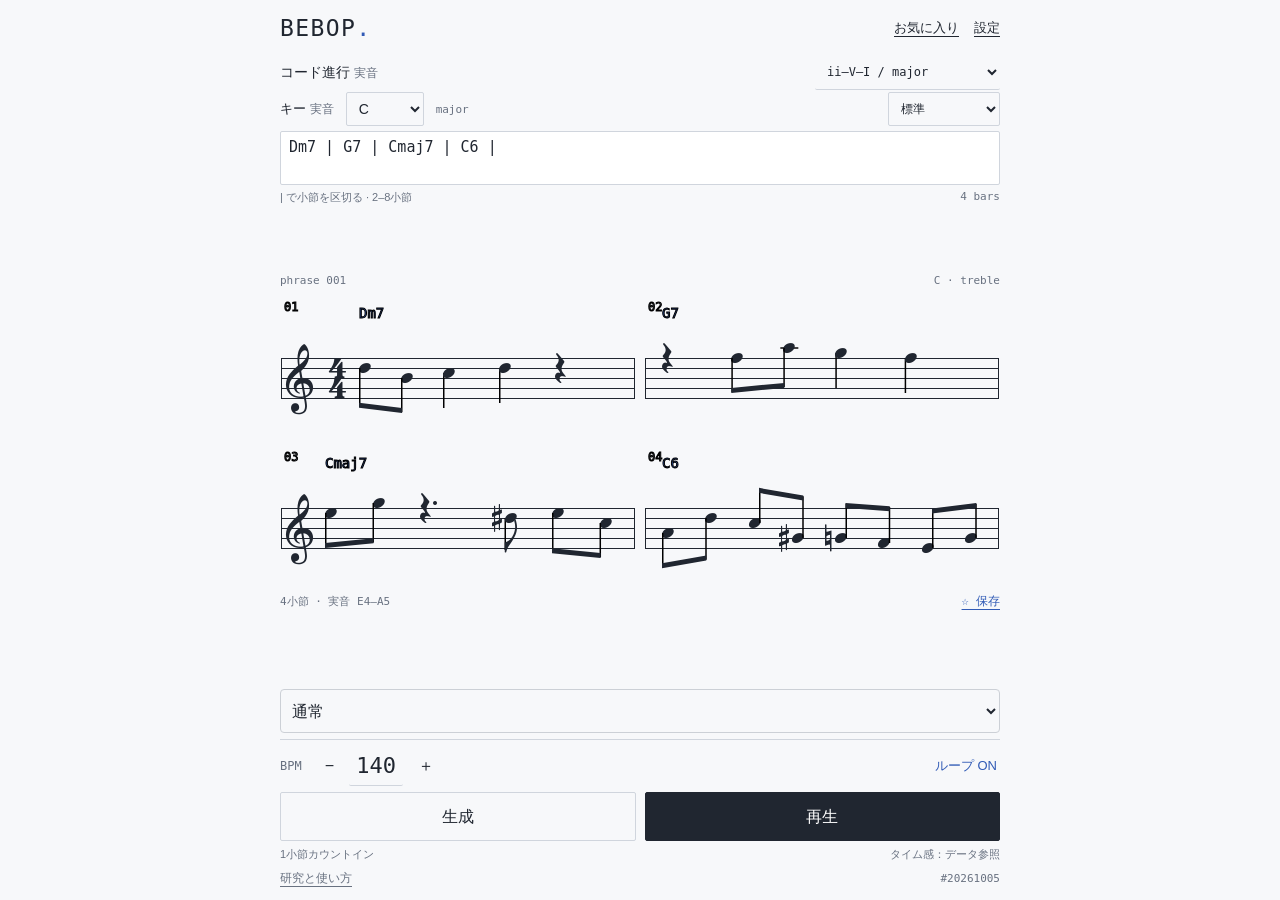
==== index.html @ fd7d98c5 "Add files via upload" ====
<!doctype html>
<html lang="ja"><head><meta charset="UTF-8"><meta name="viewport" content="width=device-width, initial-scale=1, viewport-fit=cover"><meta name="theme-color" content="#f7f8fa"><meta name="description" content="コード進行から、毎日の練習のためのビバップフレーズを。五線譜と伴奏付き再生。"><title>BEBOP — phrase studies</title><link rel="icon" href="./favicon.svg" type="image/svg+xml"><link rel="stylesheet" href="./app.css"></head>
<body><main id="app">
<header><div><h1>BEBOP<span class="title-dot">.</span></h1><span class="subtitle">phrase studies</span></div><div class="header-actions"><button id="favorites-open" class="text-button">お気に入り</button><button id="settings-open" class="text-button">設定</button></div></header>
<section class="entry" aria-label="コード進行"><div class="entry-heading"><label for="chords">コード進行 <small>実音</small></label><select id="preset" aria-label="進行サンプル"></select></div>
<div class="key-row"><label for="key">キー <small>実音</small></label><select id="key" aria-label="キー"></select><span id="key-mode">major</span><select id="harmony-mode" aria-label="和声の解釈"><option value="standard">標準</option><option value="adventure">冒険</option></select></div><textarea id="chords" rows="2" spellcheck="false" autocapitalize="off" autocomplete="off" aria-describedby="input-hint error">Dm7 | G7 | Cmaj7 | C6 |</textarea>
<div class="input-footer"><span id="input-hint">| で小節を区切る · 2–8小節</span><span id="bar-count">4 bars</span></div><p id="error" role="alert" hidden></p></section>
<section class="music" aria-label="生成したフレーズ"><div class="score-heading"><span id="phrase-number">phrase 001</span><span id="notation-label">C · treble</span></div><div id="score" aria-live="off"><p class="loading">譜面を準備しています…</p></div><p id="harmony-note" class="session-hint" hidden></p><div class="score-actions"><span id="page-indicator"></span><button id="favorite-save" class="text-button">☆ 保存</button></div></section>
<footer><div class="session-row"><select id="session-mode" aria-label="練習モード"><option value="normal">通常</option><option value="trade">掛け合い・入力進行</option><option value="trade-random">掛け合い・進行も更新</option><option value="endless">無限演奏</option></select><select id="session-bars" aria-label="交代・更新する小節数" hidden><option value="2">2小節</option><option value="4" selected>4小節</option></select><select id="session-tonality" aria-label="自動進行の調性" hidden><option value="major">長調</option><option value="minor">短調</option></select></div><div id="session-hint" class="session-hint" hidden></div><div class="tempo-row"><label for="bpm">BPM</label><button id="slower" aria-label="テンポを5下げる">−</button><input id="bpm" type="number" min="60" max="300" value="140" inputmode="numeric"><button id="faster" aria-label="テンポを5上げる">＋</button><button id="loop" aria-pressed="true">ループ ON</button></div>
<div class="transport"><button id="generate">生成</button><button id="play" class="primary">再生</button></div><div class="status-row"><span id="status" role="status">1小節カウントイン</span><span id="timing-status">タイム感：データ参照</span></div><div class="footnote"><button id="research-open" class="text-button">研究と使い方</button><span id="seed-label"></span></div></footer>
</main>
<dialog id="favorites"><div class="dialog-heading"><h2>お気に入り</h2><button data-close="favorites" aria-label="お気に入りを閉じる">閉じる</button></div><p id="favorites-message" role="status"></p><div id="favorites-list"></div><button id="favorites-retry">再読み込み</button></dialog>
<dialog id="settings"><div class="dialog-heading"><h2>練習の設定</h2><button data-close="settings" aria-label="設定を閉じる">閉じる</button></div><form id="settings-form"><div class="setting"><label for="transpose">譜面の移調</label><select id="transpose"><option value="0">C / 実音</option><option value="2">B♭管 / 長2度上</option><option value="9">E♭管 / 長6度上</option><option value="7">F管 / 完全5度上</option></select><small>コード入力と再生は実音のままです。</small></div><div class="setting"><label for="clef">音部記号</label><select id="clef"><option value="treble">ト音記号</option><option value="bass">ヘ音記号</option></select></div><fieldset><legend>生成する音域（実音）</legend><label for="range-preset">音域の目安</label><select id="range-preset"><option value="60,72">1オクターブ · C4–C5</option><option value="48,72">低め · C3–C5</option><option value="60,84" selected>標準 · C4–C6</option><option value="48,84">広め · C3–C6</option><option value="custom">手動設定</option></select><div class="range-pair"><label>下限<select id="low"></select></label><span>–</span><label>上限<select id="high"></select></label></div><small>次の生成・練習開始から反映。1オクターブ以上。楽器の実音で無理なく吹ける範囲に調整してください。</small></fieldset><fieldset><legend>伴奏と音量</legend><div id="mix-controls"></div></fieldset><button type="submit" class="apply">設定を反映</button><p id="settings-error" role="alert" hidden></p></form></dialog>
<dialog id="research"><div class="dialog-heading"><h2>研究と使い方</h2><button data-close="research" aria-label="研究を閉じる">閉じる</button></div><p>コードを入力し「生成」。BPMを変えても音列はそのまま、再生タイミングが変わります。ループは同じフレーズを繰り返します。</p><p>1小節は1・2・4コード。例：<code>Dm7 G7 | Cmaj7 |</code>。主要な七の和音、テンション、sus、dim、分数コードに対応します。</p><p id="preset-note"></p><h3>掛け合い・無限演奏</h3><p>掛け合い・入力進行：入力した進行を2／4小節ずつ進め、お手本の次に同じ進行であなたが演奏します。自分の番は伴奏のみ。掛け合い・進行も更新：お手本のたびに新しい進行を出題し、自分の番は同じ進行を使います。無限演奏：選んだキーと長短調で、進行とフレーズを更新しながら演奏します。自動進行はii、iii、IV、V、viなど異なる出だしを含み、各8種類を一巡するまで同じ型を出しません。どちらも停止まで続き、カウントインは最初だけ。画面を離れると停止します。現在のフレーズは「☆ 保存」で保存できます。</p><p>自動進行はii–V–I、ターンアラウンド等を組み合わせた練習用の編集例です。</p><h3>冒険</h3><p>入力した進行の着地を残し、その直前に裏コードやセカンダリードミナントを使います。長さと接続に応じて1〜3か所を変更します。半音の囲み込みや連続アプローチも加えますが、そのために音数やリズムを増やしません。伴奏も変更後のコードを演奏し、譜面下に元コードからの変更を表示します。掛け合いでは自分の番も同じ変更後の進行です。安全に置き換えられる箇所がないときは元の進行を使います。「標準」は従来どおりです。</p><h3>音使いとタイム感</h3><p>ビバップ分類56ソロを調整用43・参照用13に分けて分析（参照用も過去に評価済み）。旋律の輪郭、半音からの解決、休符、コード間の接続を組み合わせています。</p><p>テンポに応じて拍上と裏拍の位置を調整。資料が少ない領域は「推定」です。特定の奏者を再現したモデルではありません。</p><p><a href="./research/" target="_blank" rel="noopener">分析結果・文献・試聴比較を開く</a></p><p><a href="./research/review-v24.html" target="_blank" rel="noopener">ビバップ生成の検証結果・聴き比べ</a></p><p>新版はii–V–Iの着地、半音エンクロージャー、リズムを残すモチーフ変形を使って生成。タイミングは独立した Jazz Trio Database を参照しています。</p><h3>再現する</h3><label for="seed-input">フレーズのシード</label><div class="seed-row"><input id="seed-input" type="number" min="0" max="4294967295" inputmode="numeric"><button id="seed-generate">このシードで生成</button></div><small>同じ進行・BPM・音域・モデルで再現できます。</small><p id="version"></p><p class="license">Contains information from the <a href="https://jazzomat.hfm-weimar.de/download/download.html" target="_blank" rel="noopener">Weimar Jazz Database</a> under <a href="./research/NOTICE.txt" target="_blank">ODbL 1.0</a>.</p></dialog>
<script type="module" src="./app.js"></script></body></html>
---- app.css ----
:root{color-scheme:light;--bg:#f7f8fa;--ink:#202630;--muted:#687180;--line:#d0d5dd;--blue:#315bb6;font:16px/1.5 -apple-system,BlinkMacSystemFont,"Helvetica Neue",sans-serif}*{box-sizing:border-box}body{margin:0;background:var(--bg);color:var(--ink)}button,input,select,textarea{font:inherit;color:inherit}button{cursor:pointer;touch-action:manipulation;border:1px solid var(--line);background:transparent;min-height:44px;padding:8px 14px;border-radius:2px}button:hover{background:#e9edf4}button:active{background:#dce4f3}button:disabled{opacity:.3;cursor:default}button:focus-visible,a:focus-visible,select:focus-visible,input:focus-visible,textarea:focus-visible{outline:2px solid var(--blue);outline-offset:3px}button,input,select,textarea{-webkit-tap-highlight-color:transparent}input,select,textarea{border:1px solid var(--line);background:transparent;border-radius:2px}select{min-height:44px;font-size:14px;padding:6px 26px 6px 8px;max-width:100%}small{font-size:12px;color:var(--muted)}a{color:var(--blue);text-underline-offset:4px}#app{width:min(100%,520px);height:100dvh;min-height:650px;margin:auto;padding:max(16px,env(safe-area-inset-top)) max(20px,env(safe-area-inset-right)) max(12px,env(safe-area-inset-bottom)) max(20px,env(safe-area-inset-left));display:flex;flex-direction:column}header{display:flex;justify-content:space-between;align-items:center;margin-bottom:24px}header>div{display:flex;gap:12px;align-items:baseline}h1{font:500 23px/1 ui-monospace,SFMono-Regular,Menlo,monospace;letter-spacing:.06em;margin:0}.title-dot{color:var(--blue)}.subtitle{font:12px ui-monospace,monospace;letter-spacing:.04em;color:var(--muted)}.text-button{border:0;padding:4px 0;min-height:36px;font-size:13px;text-decoration:underline;text-underline-offset:4px}.entry-heading{display:flex;justify-content:space-between;align-items:center;gap:10px;margin-bottom:8px}.entry-heading label{font-size:14px;white-space:nowrap}.entry-heading select{font:12px ui-monospace,monospace;max-width:195px;min-height:36px;border:0;border-bottom:1px solid var(--line)}textarea{width:100%;resize:none;padding:10px 11px;font:16px/1.65 ui-monospace,SFMono-Regular,Menlo,monospace;background:#fff;display:block}.input-footer{display:flex;justify-content:space-between;gap:8px;margin-top:7px;font-size:12px;color:var(--muted)}#bar-count{font-family:ui-monospace,monospace}#error,#settings-error{color:#a53435;font-size:14px;margin:8px 0 0}#error:not([hidden]){max-height:56px;overflow:auto}.music{margin-top:23px;flex:1;min-height:310px;display:flex;flex-direction:column;justify-content:center}.score-heading{display:flex;justify-content:space-between;font:12px ui-monospace,monospace;color:var(--muted);margin-bottom:6px}.score-line svg{display:block;overflow:visible}#score{width:100%;min-height:290px}.score-line{width:100%}.score-note.sounding{fill:var(--blue)!important;stroke:var(--blue)!important}.score-note.sounding text,.score-note.sounding path{fill:var(--blue)!important;stroke:var(--blue)!important}.pages{display:flex;align-items:center;justify-content:center;gap:22px;margin-top:0}.pages button{min-height:36px;padding:2px 12px;font-size:13px;border:0}.pages div{font:12px ui-monospace,monospace;color:var(--muted)}footer{padding-top:15px}.tempo-row{display:flex;align-items:center;gap:5px;border-top:1px solid var(--line);padding-top:10px}.tempo-row label{font:12px ui-monospace,monospace;color:var(--muted);margin-right:8px}.tempo-row button{border:0;padding:5px 10px}.tempo-row input{width:54px;font:22px ui-monospace,monospace;text-align:center;border:0;border-bottom:1px solid var(--line);padding:3px 0;min-height:40px;appearance:textfield}.tempo-row input::-webkit-inner-spin-button{appearance:none}#loop{margin-left:auto;font-size:13px;padding:7px 3px}#loop[aria-pressed=true]{color:var(--blue)}.transport{display:grid;grid-template-columns:1fr 1fr;gap:9px;margin-top:10px}.transport button{min-height:49px;font-size:16px}.primary{background:var(--ink);border-color:var(--ink);color:#fff}.primary:hover{background:#394353}.primary:active{background:var(--blue)}.status-row{margin-top:9px;display:flex;justify-content:space-between;gap:8px;min-height:18px;font-size:12px;color:var(--muted)}#status{max-width:57%}.footnote{display:flex;align-items:center;justify-content:space-between;margin-top:7px}.footnote .text-button{font-size:12px;color:var(--muted)}#seed-label{font:11px ui-monospace,monospace;color:var(--muted)}.loading{color:var(--muted);text-align:center;margin-top:100px;font-size:14px}dialog{width:calc(100% - 24px);max-width:480px;max-height:88dvh;padding:22px;border:1px solid var(--line);border-radius:3px;background:var(--bg);color:var(--ink)}dialog::backdrop{background:#20263055}.dialog-heading{display:flex;align-items:center;justify-content:space-between;gap:10px;margin-bottom:24px}.dialog-heading button{font-size:13px;min-height:36px;padding:5px 8px}h2{font-size:19px;font-weight:500;margin:0}h3{font-size:16px;font-weight:500;border-top:1px solid var(--line);padding-top:18px;margin-top:24px}.setting{margin-bottom:18px;display:grid;grid-template-columns:1fr 1.4fr;gap:8px;align-items:center}.setting small{grid-column:1/-1}fieldset{border:0;border-top:1px solid var(--line);padding:16px 0;margin:22px 0 0}legend{font-size:14px;padding:0 10px 0 0}.range-pair{display:flex;align-items:end;gap:12px}.range-pair label{flex:1;font-size:13px}.range-pair select{display:block;width:100%;margin-top:5px}.range-pair+small{display:block;margin-top:10px}.mix-row{display:grid;grid-template-columns:90px 1fr 30px;gap:8px;align-items:center;min-height:44px}.mix-row label{font-size:14px;display:flex;align-items:center;gap:5px}.mix-row input[type=checkbox]{width:17px;height:17px;accent-color:var(--blue)}input[type=range]{width:100%;accent-color:var(--blue)}.mix-row output{font-size:12px;text-align:right}.apply{width:100%;margin-top:10px}dialog p{font-size:14px;line-height:1.8}dialog label{font-size:14px}.seed-row{display:flex;gap:8px;margin:8px 0}.seed-row input{width:45%;padding:8px;font:16px ui-monospace,monospace}.seed-row button{font-size:13px;flex:1}.license{color:var(--muted);font-size:12px!important}#version{font:11px ui-monospace,monospace;overflow-wrap:anywhere}@media(max-height:760px){#app{padding-top:10px}header{margin-bottom:12px}.music{margin-top:12px}footer{padding-top:8px}.footnote{margin-top:0}.score-heading{margin-bottom:0}}@media(min-height:860px){.music{gap:9px}header{margin-bottom:32px}}@media(max-width:380px){#app{padding-left:15px;padding-right:15px}.subtitle{font-size:11px}.entry-heading select{max-width:175px}.status-row{font-size:11px}}@media(prefers-reduced-motion:no-preference){button{transition:background .12s}}@media(min-width:700px){#app{padding-top:30px;padding-bottom:20px}header{margin-bottom:25px}.music{min-height:390px}}@media(max-height:649px){#app{height:auto;min-height:650px}}
/* Compact portrait: preserve note size, remove space below each stave. */
#score{min-height:0}.music{min-height:300px}
@media(max-height:760px){header{margin-bottom:8px}.music{min-height:270px;margin-top:9px}.score-heading{font-size:11px}.pages{gap:18px}.pages button{min-height:30px}footer{padding-top:4px}.tempo-row{padding-top:5px}.transport{margin-top:6px}.status-row{margin-top:6px}.footnote .text-button{min-height:30px}.entry-heading{margin-bottom:5px}textarea{padding-top:7px;padding-bottom:7px}}

/* Whole-phrase practice view: two bars per row, up to four rows. */
#app{min-height:620px;padding-top:10px;padding-bottom:max(8px,env(safe-area-inset-bottom))}header{margin-bottom:6px}.header-actions{gap:15px}.subtitle{display:none}.entry-heading{margin-bottom:2px}.key-row{display:flex;align-items:center;gap:12px;margin-bottom:5px;font-size:13px}.key-row select{min-height:34px;padding:3px 24px 3px 8px;width:78px}.key-row span{font:11px ui-monospace,monospace;color:var(--muted)}textarea{height:54px;padding:5px 8px;font-size:15px;line-height:1.4}.input-footer{font-size:11px;margin-top:4px}.music{min-height:0;margin-top:10px;gap:0;justify-content:center}.score-heading{font-size:11px;margin-bottom:4px;gap:12px}.score-heading #phrase-number{overflow:hidden;text-overflow:ellipsis;white-space:nowrap}.score-heading #notation-label{white-space:nowrap}#score{display:grid;grid-template-columns:repeat(2,minmax(0,1fr));column-gap:8px;row-gap:2px;min-height:0}.score-line{min-width:0;border-radius:2px}.score-line.active-bar{background:#e8eefb}.score-actions{display:flex;align-items:center;justify-content:space-between;margin-top:4px;font:11px ui-monospace,monospace;color:var(--muted)}.score-actions button{min-height:30px;font-size:12px;color:var(--blue)}footer{padding-top:4px}.tempo-row{padding-top:4px}.transport{margin-top:4px}.status-row{margin-top:5px;font-size:11px}.footnote{margin-top:0}.footnote .text-button{min-height:28px}.favorite-row{padding:16px 0;border-top:1px solid var(--line)}.favorite-row>input{width:100%;padding:8px;font-size:16px}.favorite-row p{font:12px/1.7 ui-monospace,monospace;white-space:pre-wrap;overflow-wrap:anywhere;color:var(--muted)}.favorite-actions{display:flex;gap:6px;justify-content:space-between}.favorite-actions button{font-size:13px;padding:5px 10px}#favorites-message{font-size:13px}#favorites-message button{margin-left:8px;font-size:13px}#favorites-retry{font-size:13px}
@media(max-height:700px){#app{padding-top:5px;padding-bottom:5px}header{margin-bottom:0}header .text-button{min-height:30px}.entry-heading select{min-height:30px}.key-row{margin-bottom:3px}.key-row select{min-height:30px}textarea{height:44px;font-size:14px}.music{margin-top:5px}.transport button{min-height:44px}.tempo-row button{min-height:36px}.tempo-row input{min-height:36px}.score-heading{margin-bottom:1px}.score-actions{margin-top:1px}.status-row{font-size:10px}}
@media(min-width:700px){#app{width:min(100%,760px);height:auto;min-height:100dvh}.music{min-height:0;margin:20px 0}#score{row-gap:8px}header{margin-bottom:8px}}

#score{flex-shrink:0}.music{min-height:min-content}.score-actions{flex-shrink:0}

.session-row{display:flex;gap:8px;margin-bottom:6px}.session-row select{min-width:0;font:inherit;padding:5px 7px;background:transparent;border:1px solid #ccd0d6;border-radius:4px}.session-row select:first-child{flex:1}.session-hint{font-size:11px;color:#68707b;margin-bottom:6px}[hidden]{display:none!important}
#harmony-mode{margin-left:auto;width:112px;flex-shrink:0;max-width:112px;font-size:12px}#harmony-note{margin:0 0 4px;line-height:1.4;color:#315bb6}
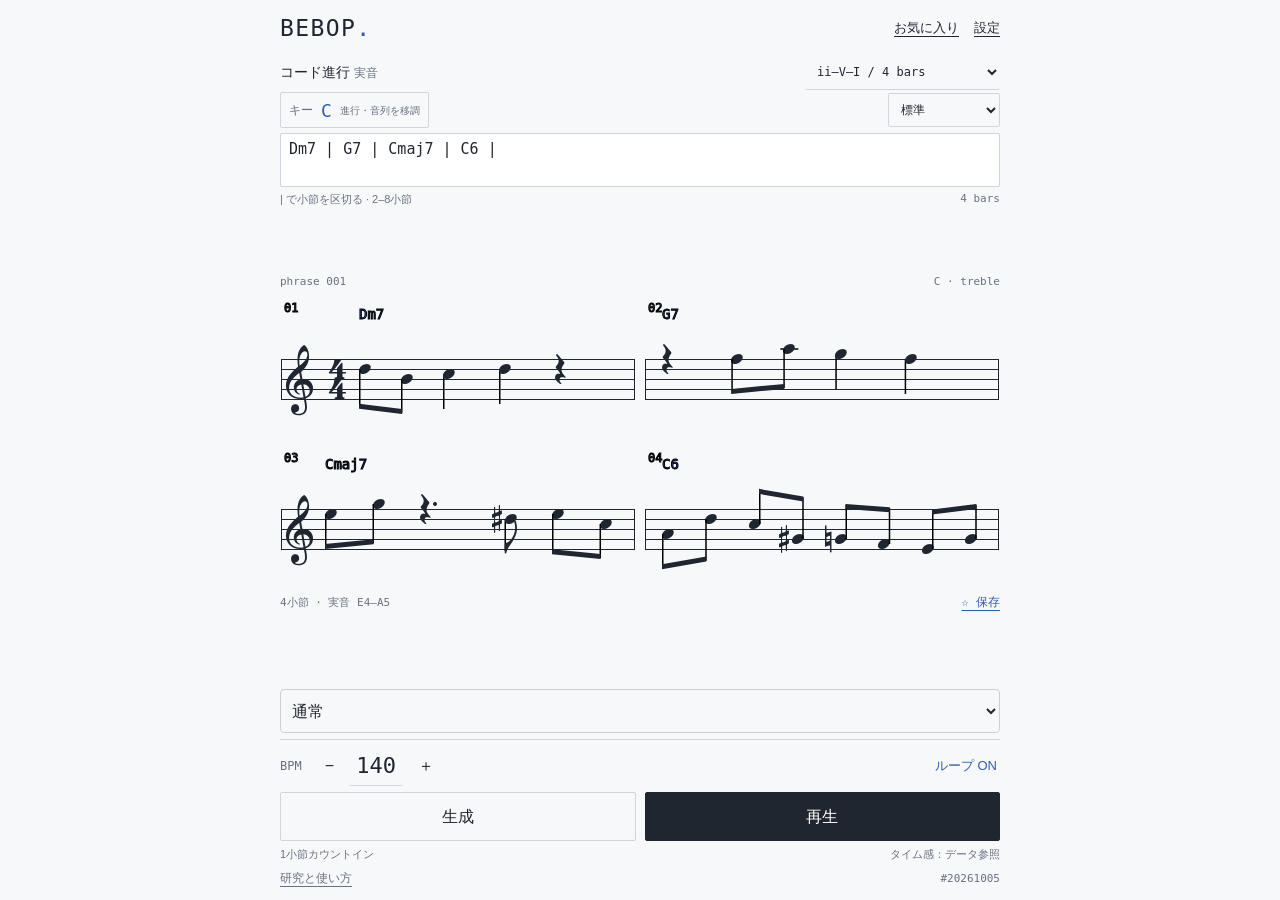
==== commit 8d2cf48f: "Add files via upload" ====
--- a/index.html
+++ b/index.html
@@ -3,13 +3,14 @@
 <body><main id="app">
 <header><div><h1>BEBOP<span class="title-dot">.</span></h1><span class="subtitle">phrase studies</span></div><div class="header-actions"><button id="favorites-open" class="text-button">お気に入り</button><button id="settings-open" class="text-button">設定</button></div></header>
 <section class="entry" aria-label="コード進行"><div class="entry-heading"><label for="chords">コード進行 <small>実音</small></label><select id="preset" aria-label="進行サンプル"></select></div>
-<div class="key-row"><label for="key">キー <small>実音</small></label><select id="key" aria-label="キー"></select><span id="key-mode">major</span><select id="harmony-mode" aria-label="和声の解釈"><option value="standard">標準</option><option value="adventure">冒険</option></select></div><textarea id="chords" rows="2" spellcheck="false" autocapitalize="off" autocomplete="off" aria-describedby="input-hint error">Dm7 | G7 | Cmaj7 | C6 |</textarea>
+<div class="key-row"><button id="key-open" class="key-picker-trigger" type="button" aria-label="キーを選択。進行とフレーズも移調"><span>キー</span><strong id="key-label">C</strong><small>進行・音列を移調</small></button><select id="key" aria-label="キー" hidden></select><select id="harmony-mode" aria-label="和声の解釈"><option value="standard">標準</option><option value="adventure">冒険</option></select></div><textarea id="chords" rows="2" spellcheck="false" autocapitalize="off" autocomplete="off" aria-describedby="input-hint error">Dm7 | G7 | Cmaj7 | C6 |</textarea>
 <div class="input-footer"><span id="input-hint">| で小節を区切る · 2–8小節</span><span id="bar-count">4 bars</span></div><p id="error" role="alert" hidden></p></section>
 <section class="music" aria-label="生成したフレーズ"><div class="score-heading"><span id="phrase-number">phrase 001</span><span id="notation-label">C · treble</span></div><div id="score" aria-live="off"><p class="loading">譜面を準備しています…</p></div><p id="harmony-note" class="session-hint" hidden></p><div class="score-actions"><span id="page-indicator"></span><button id="favorite-save" class="text-button">☆ 保存</button></div></section>
 <footer><div class="session-row"><select id="session-mode" aria-label="練習モード"><option value="normal">通常</option><option value="trade">掛け合い・入力進行</option><option value="trade-random">掛け合い・進行も更新</option><option value="endless">無限演奏</option></select><select id="session-bars" aria-label="交代・更新する小節数" hidden><option value="2">2小節</option><option value="4" selected>4小節</option></select><select id="session-tonality" aria-label="自動進行の調性" hidden><option value="major">長調</option><option value="minor">短調</option></select></div><div id="session-hint" class="session-hint" hidden></div><div class="tempo-row"><label for="bpm">BPM</label><button id="slower" aria-label="テンポを5下げる">−</button><input id="bpm" type="number" min="60" max="300" value="140" inputmode="numeric"><button id="faster" aria-label="テンポを5上げる">＋</button><button id="loop" aria-pressed="true">ループ ON</button></div>
 <div class="transport"><button id="generate">生成</button><button id="play" class="primary">再生</button></div><div class="status-row"><span id="status" role="status">1小節カウントイン</span><span id="timing-status">タイム感：データ参照</span></div><div class="footnote"><button id="research-open" class="text-button">研究と使い方</button><span id="seed-label"></span></div></footer>
 </main>
 <dialog id="favorites"><div class="dialog-heading"><h2>お気に入り</h2><button data-close="favorites" aria-label="お気に入りを閉じる">閉じる</button></div><p id="favorites-message" role="status"></p><div id="favorites-list"></div><button id="favorites-retry">再読み込み</button></dialog>
+<dialog id="key-picker" class="picker-dialog"><div class="dialog-heading"><div><h2>キーを選ぶ</h2><small>五度圏順 · 選ぶと進行とフレーズを移調</small></div><button data-close="key-picker" aria-label="キー選択を閉じる">閉じる</button></div><div id="key-options" class="key-options" aria-label="キー"></div></dialog>
 <dialog id="settings"><div class="dialog-heading"><h2>練習の設定</h2><button data-close="settings" aria-label="設定を閉じる">閉じる</button></div><form id="settings-form"><div class="setting"><label for="transpose">譜面の移調</label><select id="transpose"><option value="0">C / 実音</option><option value="2">B♭管 / 長2度上</option><option value="9">E♭管 / 長6度上</option><option value="7">F管 / 完全5度上</option></select><small>コード入力と再生は実音のままです。</small></div><div class="setting"><label for="clef">音部記号</label><select id="clef"><option value="treble">ト音記号</option><option value="bass">ヘ音記号</option></select></div><fieldset><legend>生成する音域（実音）</legend><label for="range-preset">音域の目安</label><select id="range-preset"><option value="60,72">1オクターブ · C4–C5</option><option value="48,72">低め · C3–C5</option><option value="60,84" selected>標準 · C4–C6</option><option value="48,84">広め · C3–C6</option><option value="custom">手動設定</option></select><div class="range-pair"><label>下限<select id="low"></select></label><span>–</span><label>上限<select id="high"></select></label></div><small>次の生成・練習開始から反映。1オクターブ以上。楽器の実音で無理なく吹ける範囲に調整してください。</small></fieldset><fieldset><legend>伴奏と音量</legend><div id="mix-controls"></div></fieldset><button type="submit" class="apply">設定を反映</button><p id="settings-error" role="alert" hidden></p></form></dialog>
 <dialog id="research"><div class="dialog-heading"><h2>研究と使い方</h2><button data-close="research" aria-label="研究を閉じる">閉じる</button></div><p>コードを入力し「生成」。BPMを変えても音列はそのまま、再生タイミングが変わります。ループは同じフレーズを繰り返します。</p><p>1小節は1・2・4コード。例：<code>Dm7 G7 | Cmaj7 |</code>。主要な七の和音、テンション、sus、dim、分数コードに対応します。</p><p id="preset-note"></p><h3>掛け合い・無限演奏</h3><p>掛け合い・入力進行：入力した進行を2／4小節ずつ進め、お手本の次に同じ進行であなたが演奏します。自分の番は伴奏のみ。掛け合い・進行も更新：お手本のたびに新しい進行を出題し、自分の番は同じ進行を使います。無限演奏：選んだキーと長短調で、進行とフレーズを更新しながら演奏します。自動進行はii、iii、IV、V、viなど異なる出だしを含み、各8種類を一巡するまで同じ型を出しません。どちらも停止まで続き、カウントインは最初だけ。画面を離れると停止します。現在のフレーズは「☆ 保存」で保存できます。</p><p>自動進行はii–V–I、ターンアラウンド等を組み合わせた練習用の編集例です。</p><h3>冒険</h3><p>入力した進行の着地を残し、その直前に裏コードやセカンダリードミナントを使います。長さと接続に応じて1〜3か所を変更します。半音の囲み込みや連続アプローチも加えますが、そのために音数やリズムを増やしません。伴奏も変更後のコードを演奏し、譜面下に元コードからの変更を表示します。掛け合いでは自分の番も同じ変更後の進行です。安全に置き換えられる箇所がないときは元の進行を使います。「標準」は従来どおりです。</p><h3>音使いとタイム感</h3><p>ビバップ分類56ソロを調整用43・参照用13に分けて分析（参照用も過去に評価済み）。旋律の輪郭、半音からの解決、休符、コード間の接続を組み合わせています。</p><p>テンポに応じて拍上と裏拍の位置を調整。資料が少ない領域は「推定」です。特定の奏者を再現したモデルではありません。</p><p><a href="./research/" target="_blank" rel="noopener">分析結果・文献・試聴比較を開く</a></p><p><a href="./research/review-v24.html" target="_blank" rel="noopener">ビバップ生成の検証結果・聴き比べ</a></p><p>新版はii–V–Iの着地、半音エンクロージャー、リズムを残すモチーフ変形を使って生成。タイミングは独立した Jazz Trio Database を参照しています。</p><h3>再現する</h3><label for="seed-input">フレーズのシード</label><div class="seed-row"><input id="seed-input" type="number" min="0" max="4294967295" inputmode="numeric"><button id="seed-generate">このシードで生成</button></div><small>同じ進行・BPM・音域・モデルで再現できます。</small><p id="version"></p><p class="license">Contains information from the <a href="https://jazzomat.hfm-weimar.de/download/download.html" target="_blank" rel="noopener">Weimar Jazz Database</a> under <a href="./research/NOTICE.txt" target="_blank">ODbL 1.0</a>.</p></dialog>
 <script type="module" src="./app.js"></script></body></html>
--- a/app.css
+++ b/app.css
@@ -12,3 +12,6 @@
 
 .session-row{display:flex;gap:8px;margin-bottom:6px}.session-row select{min-width:0;font:inherit;padding:5px 7px;background:transparent;border:1px solid #ccd0d6;border-radius:4px}.session-row select:first-child{flex:1}.session-hint{font-size:11px;color:#68707b;margin-bottom:6px}[hidden]{display:none!important}
 #harmony-mode{margin-left:auto;width:112px;flex-shrink:0;max-width:112px;font-size:12px}#harmony-note{margin:0 0 4px;line-height:1.4;color:#315bb6}
+
+/* Key picker: compact fifths-order panel for touch screens. */
+.key-row{justify-content:space-between}.key-picker-trigger{display:flex;align-items:center;gap:8px;min-height:36px;padding:3px 8px;border-color:var(--line)}.key-picker-trigger>span{font-size:12px;color:var(--muted)}.key-picker-trigger strong{font:18px ui-monospace,monospace;color:var(--blue)}.key-picker-trigger small{font-size:10px;white-space:nowrap}.picker-dialog{width:calc(100% - 28px);max-width:390px;padding:18px}.picker-dialog .dialog-heading{margin-bottom:14px}.picker-dialog .dialog-heading>div{display:grid;gap:5px}.key-options{display:grid;grid-template-columns:repeat(4,minmax(0,1fr));gap:8px}.key-choice{min-height:54px;padding:6px;font:18px ui-monospace,monospace;border-radius:3px}.key-choice[aria-pressed=true]{background:var(--ink);border-color:var(--ink);color:#fff}.key-choice:focus-visible{outline-offset:1px}
